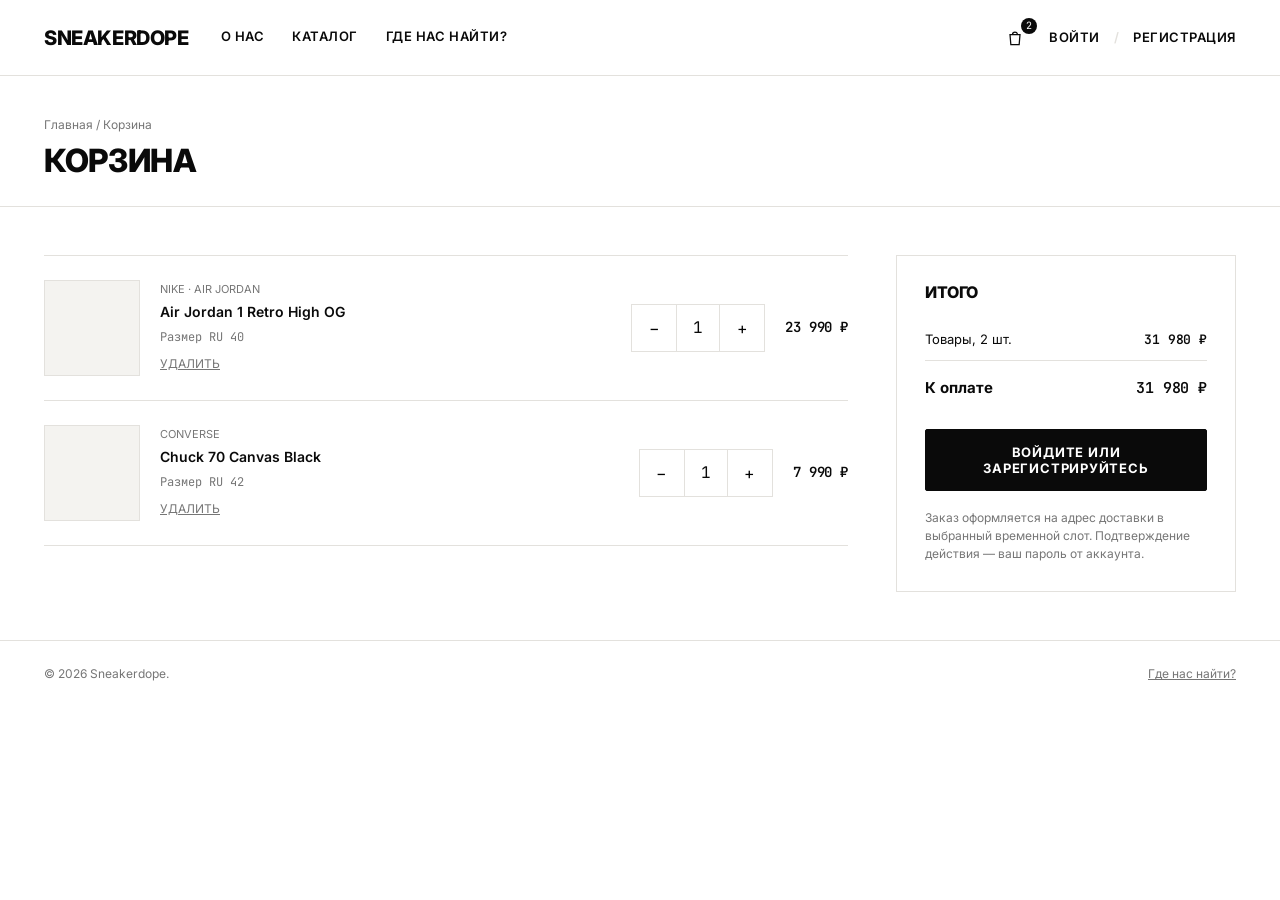
==== static/cart.html @ a622e2f7 "first" ====
<!DOCTYPE html>
<html lang="ru">
<head>
  <meta charset="UTF-8" />
  <meta name="viewport" content="width=device-width, initial-scale=1.0" />
  <title>Sneakerdope — Корзина</title>
  <link rel="preconnect" href="https://fonts.googleapis.com" />
  <link href="https://fonts.googleapis.com/css2?family=Inter:wght@400;500;600;700;800&family=JetBrains+Mono:wght@400;500;600&display=swap" rel="stylesheet" />
  <link rel="stylesheet" href="css/base.css" />
  <link rel="stylesheet" href="css/main.css" />
</head>
<body>

  <header class="site-header">
    <div class="site-header__inner">
      <a href="index.html" class="logo">Sneakerdope</a>
      <nav class="main-nav">
        <a href="index.html">О нас</a>
        <a href="catalog.html">Каталог</a>
        <a href="contacts.html">Где нас найти?</a>
      </nav>
      <div class="header-actions">
        <a href="cart.html" class="icon-btn" aria-label="Корзина" aria-current="page">
          <svg viewBox="0 0 24 24" fill="none" stroke="currentColor" stroke-width="1.5"><path d="M6 8h12l-1 12H7L6 8Z"/><path d="M9 8a3 3 0 0 1 6 0"/></svg>
          <span class="cart-count">2</span>
        </a>
        <div class="auth-links">
          <a href="auth.html">Войти</a>
          <span class="divider">/</span>
          <a href="auth.html">Регистрация</a>
        </div>
      </div>
    </div>
  </header>

  <main>

    <div class="page-head">
      <div class="container">
        <p class="page-head__crumbs">Главная / Корзина</p>
        <h1>Корзина</h1>
      </div>
    </div>

    <section class="container cart-layout">

      <div class="cart-list">

        <div class="cart-item">
          <div class="cart-item__media"></div>
          <div>
            <p class="cart-item__brand">Nike · Air Jordan</p>
            <p class="cart-item__name">Air Jordan 1 Retro High OG</p>
            <p class="cart-item__size">Размер RU 40</p>
            <button class="cart-item__remove" type="button">Удалить</button>
          </div>
          <div class="qty-stepper">
            <button type="button" aria-label="Уменьшить количество">−</button>
            <input type="text" value="1" inputmode="numeric" aria-label="Количество" />
            <button type="button" aria-label="Увеличить количество">+</button>
          </div>
          <p class="cart-item__price price">23 990 ₽</p>
        </div>

        <div class="cart-item">
          <div class="cart-item__media"></div>
          <div>
            <p class="cart-item__brand">Converse</p>
            <p class="cart-item__name">Chuck 70 Canvas Black</p>
            <p class="cart-item__size">Размер RU 42</p>
            <button class="cart-item__remove" type="button">Удалить</button>
          </div>
          <div class="qty-stepper">
            <button type="button" aria-label="Уменьшить количество">−</button>
            <input type="text" value="1" inputmode="numeric" aria-label="Количество" />
            <button type="button" aria-label="Увеличить количество">+</button>
          </div>
          <p class="cart-item__price price">7 990 ₽</p>
        </div>

        <!--
        Пустая корзина (показывается, если товаров нет):

        <div class="cart-empty">
          <p>В корзине пока пусто.</p>
          <a href="catalog.html" class="btn btn--primary">Перейти в каталог</a>
        </div>
        -->

      </div>

      <aside class="cart-summary">
        <h2>Итого</h2>
        <div class="cart-summary__row">
          <span>Товары, 2 шт.</span>
          <span class="price">31 980 ₽</span>
        </div>
        <div class="cart-summary__row cart-summary__row--total">
          <span>К оплате</span>
          <span class="price">31 980 ₽</span>
        </div>

        <button class="btn btn--primary btn--full" type="button" id="checkout-open" style="margin-top:20px;">
          Оформить заказ
        </button>

        <p class="cart-summary__note">
          Заказ оформляется на адрес доставки в выбранный временной слот.
          Подтверждение действия — ваш пароль от аккаунта.
        </p>
      </aside>

    </section>

    <!-- ===== Модалка оформления заказа ===== -->
    <div class="checkout-overlay" id="checkout-overlay" hidden>
      <div class="checkout-modal">
        <div class="checkout-modal__head">
          <h2>Оформление заказа</h2>
          <button type="button" class="checkout-modal__close" id="checkout-close" aria-label="Закрыть">&times;</button>
        </div>

        <form class="checkout-form" id="checkout-form" novalidate>

          <div class="checkout-form__summary">
            <span id="checkout-summary-qty">Товары, 0 шт.</span>
            <span id="checkout-summary-total">0 ₽</span>
          </div>

          <div class="checkout-field">
            <label for="checkout-address">Адрес доставки</label>
            <input type="text" id="checkout-address" name="delivery_address" placeholder="Город, улица, дом, квартира" required />
            <span class="checkout-form__error" data-error-for="delivery_address">Укажите адрес доставки</span>
          </div>

          <div class="checkout-field">
            <label for="checkout-date">Дата доставки</label>
            <input type="date" id="checkout-date" name="delivery_date" required />
            <span class="checkout-form__error" data-error-for="delivery_date">Выберите дату доставки</span>
          </div>

          <div class="checkout-field">
            <label>Время доставки</label>
            <div class="slot-grid" id="checkout-slots">
              <p class="slot-grid__empty">Сначала выберите дату</p>
            </div>
            <span class="checkout-form__error" data-error-for="delivery_slot">Выберите время доставки</span>
          </div>

          <div class="checkout-field">
            <label for="checkout-password">Пароль от аккаунта</label>
            <input type="password" id="checkout-password" name="password" autocomplete="current-password" required />
            <span class="checkout-form__error" data-error-for="password">Неверный пароль</span>
          </div>

          <span class="checkout-form__error" data-error-for="general"></span>

          <button type="submit" class="btn btn--primary btn--full">Подтвердить заказ</button>
        </form>
      </div>
    </div>

  </main>

  <footer class="site-footer">
    <div class="container">
      <div class="footer-bottom">
        <span>© 2026 Sneakerdope.</span>
        <a href="contacts.html">Где нас найти?</a>
      </div>
    </div>
  </footer>

  <script src="js/main.js" defer></script>
</body>
</html>
---- static/css/base.css ----
:root {
  /* Color */
  --ink: #0a0a0a;
  --ink-soft: #2b2b2b;
  --muted: #767676;
  --line: #e3e1dd;
  --bg: #ffffff;
  --bg-alt: #f4f3f0;
  --danger: #c4361a;
  --on-ink: #ffffff;

  /* Type */
  --font-display: "Inter", "Helvetica Neue", Arial, sans-serif;
  --font-body: "Inter", "Helvetica Neue", Arial, sans-serif;
  --font-mono: "JetBrains Mono", "Courier New", monospace;

  /* Layout */
  --container: 1240px;
  --gutter: 24px;
  --header-h: 76px;
  --radius: 2px;
}

* {
  margin: 0;
  padding: 0;
  box-sizing: border-box;
}

html {
  scroll-behavior: smooth;
}

body {
  font-family: var(--font-body);
  color: var(--ink);
  background: var(--bg);
  line-height: 1.5;
  -webkit-font-smoothing: antialiased;
}

img {
  max-width: 100%;
  display: block;
}

a {
  color: inherit;
  text-decoration: none;
}

ul {
  list-style: none;
}

button {
  font-family: inherit;
  cursor: pointer;
  border: none;
  background: none;
}

input,
textarea,
select {
  font-family: inherit;
  font-size: inherit;
  color: inherit;
}

:focus-visible {
  outline: 2px solid var(--ink);
  outline-offset: 2px;
}

.container {
  width: 100%;
  max-width: var(--container);
  margin-inline: auto;
  padding-inline: var(--gutter);
}

.visually-hidden {
  position: absolute;
  width: 1px;
  height: 1px;
  overflow: hidden;
  clip: rect(0 0 0 0);
}

/* ---------- Type scale ---------- */

h1, h2, h3, h4 {
  font-family: var(--font-display);
  font-weight: 800;
  letter-spacing: -0.01em;
  line-height: 1.05;
  text-transform: uppercase;
}

.eyebrow {
  font-family: var(--font-mono);
  font-size: 12px;
  letter-spacing: 0.12em;
  text-transform: uppercase;
  color: var(--muted);
}

.price {
  font-family: var(--font-mono);
  font-weight: 600;
  letter-spacing: -0.01em;
}

/* ---------- Buttons ---------- */

.btn {
  display: inline-flex;
  align-items: center;
  justify-content: center;
  gap: 8px;
  padding: 14px 28px;
  font-size: 13px;
  font-weight: 700;
  letter-spacing: 0.06em;
  text-transform: uppercase;
  border: 1px solid var(--ink);
  border-radius: var(--radius);
  transition: background 0.15s ease, color 0.15s ease, border-color 0.15s ease;
}

.btn--primary {
  background: var(--ink);
  color: var(--on-ink);
}

.btn--primary:hover {
  background: var(--ink-soft);
}

.btn--ghost {
  background: transparent;
  color: var(--ink);
}

.btn--ghost:hover {
  background: var(--ink);
  color: var(--on-ink);
}

.btn--small {
  padding: 10px 18px;
  font-size: 12px;
}

.btn--full {
  width: 100%;
}

.btn:disabled,
.btn[aria-disabled="true"] {
  border-color: var(--line);
  color: var(--muted);
  background: var(--bg-alt);
  cursor: not-allowed;
}

.btn:disabled:hover,
.btn[aria-disabled="true"]:hover {
  background: var(--bg-alt);
  color: var(--muted);
}

.tag {
  position: relative;
  display: inline-flex;
  align-items: center;
  height: 24px;
  padding: 0 10px 0 16px;
  font-family: var(--font-mono);
  font-size: 11px;
  font-weight: 600;
  letter-spacing: 0.04em;
  text-transform: uppercase;
  background: var(--ink);
  color: var(--on-ink);
  border-radius: 0 3px 3px 0;
}

.tag::before {
  content: "";
  position: absolute;
  left: 5px;
  top: 50%;
  width: 4px;
  height: 4px;
  border-radius: 50%;
  background: var(--bg);
  transform: translateY(-50%);
}

.tag--outline {
  background: transparent;
  color: var(--ink);
  border: 1px solid var(--ink);
}

.tag--outline::before {
  background: var(--ink);
}

/* ---------- Header ---------- */

.site-header {
  position: sticky;
  top: 0;
  z-index: 50;
  height: var(--header-h);
  display: flex;
  align-items: center;
  background: var(--bg);
  border-bottom: 1px solid var(--line);
}

.site-header__inner {
  display: flex;
  align-items: center;
  justify-content: space-between;
  width: 100%;
  max-width: var(--container);
  margin-inline: auto;
  padding-inline: var(--gutter);
  gap: 32px;
}

.logo {
  font-family: var(--font-display);
  font-weight: 800;
  font-size: 20px;
  letter-spacing: -0.02em;
  text-transform: uppercase;
  white-space: nowrap;
}

.main-nav {
  display: flex;
  gap: 28px;
  flex: 1;
}

.main-nav a {
  font-size: 13px;
  font-weight: 600;
  letter-spacing: 0.04em;
  text-transform: uppercase;
  padding: 6px 0;
  border-bottom: 2px solid transparent;
  transition: border-color 0.15s ease;
}

.main-nav a:hover,
.main-nav a[aria-current="page"] {
  border-color: var(--ink);
}

.header-actions {
  display: flex;
  align-items: center;
  gap: 18px;
}

.icon-btn {
  position: relative;
  display: inline-flex;
  align-items: center;
  justify-content: center;
  width: 32px;
  height: 32px;
}

.icon-btn svg {
  width: 20px;
  height: 20px;
}

.cart-count {
  position: absolute;
  top: -4px;
  right: -6px;
  min-width: 16px;
  height: 16px;
  padding: 0 3px;
  border-radius: 50%;
  background: var(--ink);
  color: var(--on-ink);
  font-family: var(--font-mono);
  font-size: 10px;
  display: flex;
  align-items: center;
  justify-content: center;
}

.auth-links {
  display: flex;
  align-items: center;
  gap: 14px;
  font-size: 13px;
  font-weight: 600;
  text-transform: uppercase;
  letter-spacing: 0.04em;
}

.auth-links .divider {
  color: var(--line);
}

/* ---------- Footer ---------- */

.site-footer {
  border-top: 1px solid var(--line);
  background: var(--bg);
}

.brand-strip {
  border-bottom: 1px solid var(--line);
  padding: 36px 0;
}

.brand-strip__row {
  display: flex;
  align-items: center;
  justify-content: center;
  gap: 24px 40px;
  flex-wrap: wrap;
}

.brand-strip__name {
  font-family: var(--font-display);
  font-weight: 800;
  font-size: 19px;
  letter-spacing: -0.01em;
  text-transform: uppercase;
  color: var(--muted);
  opacity: 0.55;
  transition: opacity 0.15s ease, color 0.15s ease;
}

.brand-strip__name:hover {
  opacity: 1;
  color: var(--ink);
}

.features-row {
  display: grid;
  grid-template-columns: repeat(4, 1fr);
  gap: 24px;
  padding: 36px 0;
  border-bottom: 1px solid var(--line);
}

.feature {
  display: flex;
  gap: 12px;
  align-items: flex-start;
}

.feature svg {
  width: 22px;
  height: 22px;
  flex-shrink: 0;
  margin-top: 2px;
}

.feature__title {
  font-size: 13px;
  font-weight: 700;
  text-transform: uppercase;
  letter-spacing: 0.03em;
  margin-bottom: 4px;
}

.feature__text {
  font-size: 12px;
  color: var(--muted);
  line-height: 1.4;
}

.footer-bottom {
  display: flex;
  align-items: center;
  justify-content: space-between;
  flex-wrap: wrap;
  gap: 12px;
  padding: 24px 0;
  font-size: 12px;
  color: var(--muted);
}

.footer-bottom a {
  text-decoration: underline;
}

@media (max-width: 1024px) {
  .main-nav {
    gap: 18px;
  }
  .features-row {
    grid-template-columns: repeat(2, 1fr);
  }
}

@media (max-width: 720px) {
  .main-nav {
    display: none;
  }
  .features-row {
    grid-template-columns: 1fr;
  }
  .brand-strip__row {
    justify-content: center;
  }
}
---- static/css/main.css ----
section {
  padding-block: 64px;
}

.section-head {
  display: flex;
  align-items: baseline;
  justify-content: space-between;
  margin-bottom: 28px;
  gap: 16px;
}

.section-head h2 {
  font-size: 28px;
}

.section-head__link {
  font-size: 13px;
  font-weight: 600;
  text-transform: uppercase;
  letter-spacing: 0.04em;
  border-bottom: 1px solid var(--ink);
  flex-shrink: 0;
}

/* Hero ("О нас") */

.hero {
  border-bottom: 1px solid var(--line);
  background: var(--bg-alt);
}

.hero__grid {
  display: grid;
  grid-template-columns: 0.9fr 1.1fr;
  align-items: center;
  gap: 48px;
  padding-block: 72px;
}

.hero__eyebrow {
  margin-bottom: 18px;
}

.hero h1 {
  font-size: clamp(40px, 6vw, 64px);
  margin-bottom: 20px;
}

.hero p {
  max-width: 420px;
  color: var(--ink-soft);
  margin-bottom: 28px;
}

.hero__actions {
  display: flex;
  align-items: center;
  gap: 24px;
}

.hero__about-link {
  font-size: 13px;
  font-weight: 700;
  text-transform: uppercase;
  letter-spacing: 0.04em;
  border-bottom: 1px solid var(--ink);
}

.hero__media {
  aspect-ratio: 4 / 3;
  background: repeating-linear-gradient(
    135deg,
    #e9e7e2 0,
    #e9e7e2 12px,
    #f4f3f0 12px,
    #f4f3f0 24px
  );
  border: 1px solid var(--line);
  display: flex;
  align-items: center;
  justify-content: center;
  color: var(--muted);
  font-family: var(--font-mono);
  font-size: 12px;
  text-transform: uppercase;
  letter-spacing: 0.06em;
  overflow: hidden;
}

.hero__media img {
  width: 100%;
  height: 100%;
  object-fit: cover;
  object-position: center bottom;
}

/* Mission strip */

.mission {
  border-bottom: 1px solid var(--line);
}

.mission__grid {
  display: grid;
  grid-template-columns: 1.2fr 1fr;
  gap: 48px;
  align-items: center;
}

.mission__logo {
  font-family: var(--font-display);
  font-weight: 800;
  font-size: 32px;
  text-transform: uppercase;
  margin-bottom: 12px;
}

.mission blockquote {
  font-family: var(--font-display);
  font-weight: 700;
  font-size: 22px;
  text-transform: uppercase;
  line-height: 1.25;
  border-left: 3px solid var(--ink);
  padding-left: 20px;
}

.mission__text {
  color: var(--ink-soft);
}

/* "Новинки" slider */

.slider {
  position: relative;
}

.slider__viewport {
  overflow: hidden;
}

.slider__track {
  display: flex;
  gap: var(--gutter);
  transition: transform 0.35s ease;
}

.slider__track .product-card {
  flex: 0 0 calc((100% - var(--gutter) * 4) / 5);
  min-width: 0;
}

.slider__dots {
  display: flex;
  justify-content: center;
  gap: 8px;
  margin-top: 32px;
}

.slider__dots .dot {
  width: 7px;
  height: 7px;
  border-radius: 50%;
  background: var(--line);
  border: none;
  padding: 0;
  cursor: pointer;
}

.slider__dots .dot.is-active {
  background: var(--ink);
  width: 22px;
  border-radius: 4px;
}

.slider__arrow {
  position: absolute;
  top: 50%;
  transform: translateY(-50%);
  width: 40px;
  height: 40px;
  border-radius: 50%;
  background: var(--bg);
  border: 1px solid var(--ink);
  display: flex;
  align-items: center;
  justify-content: center;
  z-index: 3;
  transition: background 0.15s ease, color 0.15s ease;
}

.slider__arrow svg {
  width: 18px;
  height: 18px;
}

.slider__arrow:hover {
  background: var(--ink);
  color: var(--on-ink);
}

.slider__arrow--prev {
  left: -20px;
}

.slider__arrow--next {
  right: -20px;
}

/* Product card */

.product-card {
  position: relative;
  display: flex;
  flex-direction: column;
}

.product-card__media {
  position: relative;
  aspect-ratio: 1 / 1;
  background: var(--bg-alt);
  border: 1px solid var(--line);
  display: flex;
  align-items: center;
  justify-content: center;
  color: var(--muted);
  font-family: var(--font-mono);
  font-size: 11px;
  text-transform: uppercase;
  letter-spacing: 0.05em;
  margin-bottom: 14px;
  overflow: hidden;
}

.product-card__media img {
  width: 100%;
  height: 100%;
  object-fit: cover;
}

.product-card__media-link {
  position: absolute;
  inset: 0;
  z-index: 1;
}

.product-card__badge {
  position: absolute;
  top: 10px;
  left: 0;
  z-index: 2;
}

.product-card__add {
  position: absolute;
  bottom: 10px;
  right: 10px;
  z-index: 2;
  width: 36px;
  height: 36px;
  border-radius: 50%;
  background: var(--bg);
  border: 1px solid var(--ink);
  display: flex;
  align-items: center;
  justify-content: center;
  transition: background 0.15s ease, color 0.15s ease;
}

.product-card__add svg {
  width: 16px;
  height: 16px;
}

.product-card__add:hover {
  background: var(--ink);
  color: var(--on-ink);
}

.product-card__brand {
  font-size: 11px;
  color: var(--muted);
  text-transform: uppercase;
  letter-spacing: 0.05em;
  margin-bottom: 4px;
}

.product-card__name {
  font-size: 14px;
  font-weight: 600;
  margin-bottom: 8px;
  line-height: 1.3;
}

.product-card__price {
  font-size: 14px;
}

.highlights {
  border-bottom: 1px solid var(--line);
}

.highlights__layout {
  display: grid;
  grid-template-columns: 280px 1fr;
  gap: var(--gutter);
}

.bestsellers {
  border: 1px solid var(--line);
  padding: 24px;
}

.bestsellers__head {
  display: flex;
  justify-content: space-between;
  align-items: baseline;
  margin-bottom: 18px;
}

.bestsellers__title {
  font-size: 13px;
  font-weight: 700;
  text-transform: uppercase;
  letter-spacing: 0.04em;
}

.bestsellers__more {
  font-size: 11px;
  color: var(--muted);
  text-transform: uppercase;
}

.bestsellers__item {
  display: flex;
  align-items: center;
  gap: 14px;
  padding-block: 14px;
  border-top: 1px solid var(--line);
}

.bestsellers__item:first-child {
  border-top: none;
  padding-top: 0;
}

.bestsellers__rank {
  font-family: var(--font-mono);
  font-size: 13px;
  color: var(--muted);
  width: 20px;
}

.bestsellers__thumb {
  width: 48px;
  height: 48px;
  flex-shrink: 0;
  background: var(--bg-alt);
  border: 1px solid var(--line);
}

.bestsellers__name {
  font-size: 13px;
  font-weight: 600;
  margin-bottom: 2px;
}

.bestsellers__price {
  font-size: 12px;
  color: var(--muted);
}

.grid-4 {
  display: grid;
  grid-template-columns: repeat(4, 1fr);
  gap: var(--gutter);
}

/* Category banners */

.banners {
  display: grid;
  grid-template-columns: repeat(3, 1fr);
  gap: 2px;
  background: var(--line);
  border-block: 1px solid var(--line);
}

.banner {
  position: relative;
  aspect-ratio: 16 / 11;
  background: var(--bg-alt);
  display: flex;
  align-items: flex-end;
  padding: 24px;
  overflow: hidden;
}

.banner__img {
  position: absolute;
  inset: 0;
  width: 100%;
  height: 100%;
  object-fit: cover;
  z-index: 0;
}

.banner::after {
  content: "";
  position: absolute;
  inset: 0;
  background: linear-gradient(to top, rgba(10, 10, 10, 0.65), rgba(10, 10, 10, 0) 60%);
  z-index: 1;
}

.banner__label {
  position: relative;
  z-index: 2;
  color: var(--on-ink);
}

.banner__label h3 {
  font-size: 22px;
  margin-bottom: 6px;
}

.banner__label span {
  font-size: 12px;
  font-weight: 600;
  text-transform: uppercase;
  letter-spacing: 0.04em;
  border-bottom: 1px solid var(--on-ink);
}

/* Каталог */

.page-head {
  border-bottom: 1px solid var(--line);
  padding-block: 40px 28px;
}

.page-head__crumbs {
  font-size: 12px;
  color: var(--muted);
  margin-bottom: 10px;
}

.page-head h1 {
  font-size: 32px;
}

.catalog-layout {
  display: grid;
  grid-template-columns: 240px 1fr;
  gap: 40px;
  align-items: start;
}

.filters {
  border: 1px solid var(--line);
  padding: 24px;
}

.filters__group {
  padding-bottom: 22px;
  margin-bottom: 22px;
  border-bottom: 1px solid var(--line);
}

.filters__group:last-child {
  border-bottom: none;
  margin-bottom: 0;
  padding-bottom: 0;
}

.filters__title {
  font-size: 12px;
  font-weight: 700;
  text-transform: uppercase;
  letter-spacing: 0.05em;
  margin-bottom: 14px;
}

.filters__options {
  display: flex;
  flex-direction: column;
}

.filters__option {
  display: flex;
  align-items: center;
  gap: 10px;
  font-size: 13px;
  padding-block: 6px;
  cursor: pointer;
}

.filters__option input {
  width: 15px;
  height: 15px;
  accent-color: var(--ink);
}

.filters__option .count {
  margin-left: auto;
  color: var(--muted);
  font-family: var(--font-mono);
  font-size: 11px;
}

.price-range {
  display: flex;
  align-items: center;
  gap: 8px;
}

.price-range input {
  width: 100%;
  border: 1px solid var(--line);
  padding: 8px 10px;
  font-size: 13px;
  border-radius: var(--radius);
}

.catalog-toolbar {
  display: flex;
  align-items: center;
  justify-content: space-between;
  margin-bottom: 24px;
}

.catalog-toolbar__count {
  font-size: 13px;
  color: var(--muted);
}

.sort {
  display: flex;
  align-items: center;
  gap: 10px;
  font-size: 13px;
}

.sort select {
  border: 1px solid var(--line);
  padding: 8px 12px;
  border-radius: var(--radius);
  background: var(--bg);
}

.catalog-grid {
  display: grid;
  grid-template-columns: repeat(3, 1fr);
  gap: 32px var(--gutter);
}

.pagination {
  display: flex;
  justify-content: center;
  gap: 8px;
  margin-top: 48px;
}

.pagination a {
  width: 34px;
  height: 34px;
  display: flex;
  align-items: center;
  justify-content: center;
  border: 1px solid var(--line);
  font-size: 13px;
  font-family: var(--font-mono);
}

.pagination a.is-active {
  background: var(--ink);
  color: var(--on-ink);
  border-color: var(--ink);
}

/* Страница товара */

.product-page {
  display: grid;
  grid-template-columns: 1fr 1fr;
  gap: 56px;
  padding-block: 48px;
}

.product-gallery__main {
  aspect-ratio: 1 / 1;
  background: var(--bg-alt);
  border: 1px solid var(--line);
  display: flex;
  align-items: center;
  justify-content: center;
  color: var(--muted);
  font-family: var(--font-mono);
  font-size: 12px;
  text-transform: uppercase;
  letter-spacing: 0.05em;
  overflow: hidden;
}

.product-gallery__main img {
  width: 100%;
  height: 100%;
  object-fit: cover;
}

.product-info__brand {
  font-size: 13px;
  text-transform: uppercase;
  letter-spacing: 0.05em;
  color: var(--muted);
  margin-bottom: 8px;
}

.product-info h1 {
  font-size: 30px;
  margin-bottom: 14px;
}

.product-info__price {
  font-size: 24px;
  margin-bottom: 8px;
}

.product-info__stock {
  font-family: var(--font-mono);
  font-size: 12px;
  color: var(--muted);
  margin-bottom: 24px;
}

.product-info__stock--low {
  color: var(--danger);
}

.product-info__stock--out {
  color: var(--muted);
}

.product-info__row {
  margin-bottom: 26px;
}

.product-info__label {
  font-size: 12px;
  font-weight: 700;
  text-transform: uppercase;
  letter-spacing: 0.05em;
  margin-bottom: 12px;
}

.size-grid {
  display: grid;
  grid-template-columns: repeat(6, 1fr);
  gap: 8px;
}

.size-grid input {
  display: none;
}

.size-grid label {
  display: flex;
  align-items: center;
  justify-content: center;
  height: 44px;
  font-family: var(--font-mono);
  font-size: 13px;
  border: 1px solid var(--line);
  cursor: pointer;
}

.size-grid input:checked + label {
  border-color: var(--ink);
  background: var(--ink);
  color: var(--on-ink);
}

.size-grid input:disabled + label {
  color: var(--line);
  text-decoration: line-through;
  cursor: not-allowed;
}

.qty-stepper {
  display: inline-flex;
  align-items: center;
  border: 1px solid var(--line);
  height: 48px;
}

.qty-stepper button {
  width: 44px;
  height: 100%;
  font-size: 16px;
}

.qty-stepper input {
  width: 44px;
  height: 100%;
  text-align: center;
  border: none;
  border-left: 1px solid var(--line);
  border-right: 1px solid var(--line);
  font-family: var(--font-mono);
}

.product-actions {
  display: flex;
  gap: 14px;
  margin-bottom: 32px;
}

.product-actions .btn {
  flex: 1;
}

.specs-table {
  width: 100%;
  border-top: 1px solid var(--line);
}

.specs-table tr {
  border-bottom: 1px solid var(--line);
}

.specs-table th,
.specs-table td {
  text-align: left;
  padding: 12px 0;
  font-size: 13px;
  font-weight: 400;
}

.specs-table th {
  width: 40%;
  color: var(--muted);
  font-weight: 500;
}

.product-description {
  margin-top: 18px;
  color: var(--ink-soft);
  font-size: 14px;
  line-height: 1.7;
}

/* Корзина */

.cart-layout {
  display: grid;
  grid-template-columns: 1fr 340px;
  gap: 48px;
  padding-block: 48px;
  align-items: start;
}

.cart-list {
  display: flex;
  flex-direction: column;
}

.cart-item {
  display: grid;
  grid-template-columns: 96px 1fr auto auto;
  align-items: center;
  gap: 20px;
  padding-block: 24px;
  border-bottom: 1px solid var(--line);
}

.cart-item:first-child {
  border-top: 1px solid var(--line);
}

.cart-item__media {
  width: 96px;
  height: 96px;
  background: var(--bg-alt);
  border: 1px solid var(--line);
  overflow: hidden;
}

.cart-item__media img {
  width: 100%;
  height: 100%;
  object-fit: cover;
}

.cart-item__brand {
  font-size: 11px;
  text-transform: uppercase;
  color: var(--muted);
  margin-bottom: 4px;
}

.cart-item__name {
  font-size: 14px;
  font-weight: 600;
  margin-bottom: 6px;
}

.cart-item__size {
  font-size: 12px;
  color: var(--muted);
  font-family: var(--font-mono);
}

.cart-item__warning {
  font-size: 12px;
  color: var(--danger);
  margin-top: 6px;
}

.cart-item--warning .cart-item__media {
  opacity: 0.6;
}

.cart-item__remove {
  font-size: 12px;
  text-transform: uppercase;
  color: var(--muted);
  text-decoration: underline;
  margin-top: 10px;
}

.cart-item__price {
  font-size: 14px;
  white-space: nowrap;
}

.cart-empty {
  text-align: center;
  padding: 80px 0;
  border: 1px dashed var(--line);
}

.cart-empty p {
  color: var(--muted);
  margin-bottom: 20px;
}

.cart-summary {
  border: 1px solid var(--line);
  padding: 28px;
  position: sticky;
  top: calc(var(--header-h) + 24px);
}

.cart-summary h2 {
  font-size: 16px;
  margin-bottom: 20px;
}

.cart-summary__row {
  display: flex;
  justify-content: space-between;
  font-size: 13px;
  padding-block: 10px;
  border-bottom: 1px solid var(--line);
}

.cart-summary__row--total {
  border-bottom: none;
  font-weight: 700;
  font-size: 15px;
  padding-top: 16px;
}

.cart-summary__note {
  margin-top: 18px;
  font-size: 12px;
  color: var(--muted);
  line-height: 1.5;
}

/* Где нас найти */

.contacts-layout {
  display: grid;
  grid-template-columns: 1fr 1fr;
  gap: 48px;
  padding-block: 48px;
}

.map-placeholder {
  aspect-ratio: 4 / 3;
  background: var(--bg-alt);
  border: 1px solid var(--line);
  display: flex;
  align-items: center;
  justify-content: center;
  color: var(--muted);
  font-family: var(--font-mono);
  font-size: 12px;
  text-transform: uppercase;
  letter-spacing: 0.05em;
  overflow: hidden;
}

.map-placeholder img {
  width: 100%;
  height: 100%;
  object-fit: cover;
  transform: scale(1.12);
}

.contact-card {
  display: flex;
  gap: 16px;
  padding-block: 22px;
  border-bottom: 1px solid var(--line);
}

.contact-card:first-child {
  padding-top: 0;
}

.contact-card svg {
  width: 22px;
  height: 22px;
  flex-shrink: 0;
  margin-top: 2px;
}

.contact-card__label {
  font-size: 11px;
  text-transform: uppercase;
  letter-spacing: 0.05em;
  color: var(--muted);
  margin-bottom: 4px;
}

.contact-card__value {
  font-size: 16px;
  font-weight: 600;
}

.hours-table {
  margin-top: 24px;
}

.hours-table__row {
  display: flex;
  justify-content: space-between;
  font-size: 13px;
  padding-block: 8px;
  border-bottom: 1px solid var(--line);
}

/* Responsive */

@media (max-width: 1024px) {
  .hero__grid,
  .mission__grid,
  .product-page,
  .cart-layout,
  .contacts-layout {
    grid-template-columns: 1fr;
  }

  .highlights__layout {
    grid-template-columns: 1fr;
  }

  .catalog-layout {
    grid-template-columns: 200px 1fr;
  }

  .catalog-grid,
  .grid-4 {
    grid-template-columns: repeat(2, 1fr);
  }

  .slider__track .product-card {
    flex: 0 0 calc((100% - var(--gutter) * 2) / 3);
  }

  .banners {
    grid-template-columns: 1fr;
  }
}

@media (max-width: 720px) {
  .catalog-layout {
    grid-template-columns: 1fr;
  }

  .cart-summary {
    position: static;
  }

  .slider__track .product-card {
    flex: 0 0 calc((100% - var(--gutter)) / 2);
  }

  .slider__arrow {
    display: none;
  }

  .cart-item {
    grid-template-columns: 72px 1fr;
    grid-template-rows: auto auto;
  }

  .cart-item__price {
    grid-column: 2;
  }
}

/* Оформление заказа (модальное окно) */

.checkout-overlay {
  position: fixed;
  inset: 0;
  z-index: 100;
  display: flex;
  align-items: center;
  justify-content: center;
  padding: 24px;
  background: rgba(10, 10, 10, 0.62);
  animation: checkout-fade-in 0.15s ease;
}

.checkout-overlay[hidden] {
  display: none;
}

@keyframes checkout-fade-in {
  from { opacity: 0; }
  to { opacity: 1; }
}

.checkout-modal {
  width: 100%;
  max-width: 460px;
  max-height: calc(100vh - 48px);
  overflow-y: auto;
  background: var(--bg);
  box-shadow: 0 24px 64px rgba(10, 10, 10, 0.28);
}

.checkout-modal__head {
  display: flex;
  align-items: center;
  justify-content: space-between;
  padding: 24px 32px;
  border-bottom: 1px solid var(--line);
}

.checkout-modal__head h2 {
  font-size: 15px;
}

.checkout-modal__close {
  width: 30px;
  height: 30px;
  flex-shrink: 0;
  display: inline-flex;
  align-items: center;
  justify-content: center;
  font-size: 22px;
  line-height: 1;
  color: var(--muted);
  transition: color 0.15s ease;
}

.checkout-modal__close:hover {
  color: var(--ink);
}

.checkout-form {
  display: flex;
  flex-direction: column;
  gap: 22px;
  padding: 28px 32px 32px;
}

.checkout-form__summary {
  display: flex;
  align-items: center;
  justify-content: space-between;
  font-size: 13px;
  padding: 16px 18px;
  background: var(--bg-alt);
}

.checkout-form__summary span:first-child {
  color: var(--ink-soft);
}

.checkout-form__summary span:last-child {
  font-family: var(--font-mono);
  font-weight: 700;
  font-size: 15px;
}

/* Поля формы */

.checkout-field {
  display: flex;
  flex-direction: column;
  gap: 8px;
}

.checkout-field > label {
  font-size: 12px;
  font-weight: 600;
  text-transform: uppercase;
  letter-spacing: 0.04em;
  color: var(--ink-soft);
}

.checkout-field input[type="text"],
.checkout-field input[type="password"],
.checkout-field input[type="date"] {
  width: 100%;
  height: 48px;
  padding: 0 16px;
  font-size: 14px;
  border: 1px solid var(--line);
  border-radius: var(--radius);
  background: var(--bg);
  transition: border-color 0.15s ease;
}

.checkout-field input[type="date"] {
  font-family: var(--font-mono);
  color: var(--ink);
}

.checkout-field input::placeholder {
  color: var(--muted);
}

.checkout-field input:focus-visible {
  outline: none;
  border-color: var(--ink);
}

.checkout-field input[type="date"]::-webkit-calendar-picker-indicator {
  cursor: pointer;
  opacity: 0.55;
  filter: invert(0.1);
}

.checkout-field input[type="date"]::-webkit-calendar-picker-indicator:hover {
  opacity: 1;
}

/* Слоты времени */

.slot-grid {
  display: grid;
  grid-template-columns: repeat(3, 1fr);
  gap: 8px;
  max-height: 184px;
  overflow-y: auto;
  padding: 2px;
}

.slot-grid__empty {
  grid-column: 1 / -1;
  text-align: center;
  font-size: 13px;
  color: var(--muted);
  padding: 28px 0;
  border: 1px dashed var(--line);
}

.slot-chip {
  display: block;
  text-align: center;
  padding: 11px 4px;
  font-family: var(--font-mono);
  font-size: 12px;
  font-weight: 500;
  color: var(--ink-soft);
  border: 1px solid var(--line);
  border-radius: var(--radius);
  cursor: pointer;
  transition: border-color 0.15s ease, background 0.15s ease, color 0.15s ease;
}

.slot-chip input {
  display: none;
}

.slot-chip:hover {
  border-color: var(--ink);
  color: var(--ink);
}

.slot-chip.is-active {
  background: var(--ink);
  color: var(--on-ink);
  border-color: var(--ink);
}

/* Ошибки */

.checkout-form__error {
  font-size: 12px;
  color: var(--danger);
  display: none;
  margin-top: -2px;
}

.checkout-form__error.is-visible {
  display: block;
}

.checkout-form > .checkout-form__error.is-visible {
  margin-top: -8px;
  margin-bottom: -8px;
}

/* Кнопка отправки */

.checkout-form .btn {
  margin-top: 4px;
  height: 50px;
  font-size: 13px;
}

/* Личный кабинет (profile.html) */

.profile-layout {
  display: grid;
  grid-template-columns: 260px 1fr;
  gap: 40px;
  padding-block: 40px;
}

.profile-card {
  border: 1px solid var(--line);
  padding: 24px;
  align-self: start;
  position: sticky;
  top: calc(var(--header-h) + 24px);
}

.profile-card__name {
  font-size: 15px;
  font-weight: 700;
  margin-bottom: 4px;
}

.profile-card__login {
  font-family: var(--font-mono);
  font-size: 12px;
  color: var(--muted);
  margin-bottom: 18px;
}

.profile-card__row {
  display: flex;
  justify-content: space-between;
  gap: 12px;
  font-size: 13px;
  padding-block: 10px;
  border-top: 1px solid var(--line);
}

.profile-card__row span:first-child {
  color: var(--muted);
}

.profile-card__logout {
  width: 100%;
  margin-top: 20px;
}

.orders-section + .orders-section {
  margin-top: 40px;
}

.orders-section__title {
  font-size: 14px;
  font-weight: 700;
  text-transform: uppercase;
  letter-spacing: 0.04em;
  margin-bottom: 16px;
}

.order-card {
  border: 1px solid var(--line);
  margin-bottom: 16px;
}

.order-card__head {
  display: flex;
  align-items: center;
  justify-content: space-between;
  flex-wrap: wrap;
  gap: 8px;
  padding: 16px 20px;
  border-bottom: 1px solid var(--line);
  background: var(--bg-alt);
}

.order-card__number {
  font-family: var(--font-mono);
  font-size: 13px;
  font-weight: 600;
}

.order-card__date {
  font-size: 12px;
  color: var(--muted);
}

.order-status {
  display: inline-flex;
  align-items: center;
  height: 26px;
  font-family: var(--font-display);
  font-size: 11px;
  font-weight: 700;
  letter-spacing: 0.04em;
  text-transform: uppercase;
  padding: 0 12px;
  border-radius: var(--radius);
  white-space: nowrap;
}

.order-status--new {
  color: var(--ink-soft);
  background: var(--line);
}

.order-status--confirmed {
  color: var(--ink-soft);
  background: var(--line);
}

.order-status--cancelled {
  color: var(--danger);
  background: #fbe5df;
}

.order-card__body {
  padding: 18px 20px;
}

.order-card__delivery {
  font-size: 13px;
  color: var(--ink-soft);
  margin-bottom: 14px;
  line-height: 1.5;
}

.order-card__delivery b {
  font-weight: 600;
  color: var(--ink);
}

.order-card__items {
  font-size: 13px;
  display: flex;
  flex-direction: column;
  gap: 6px;
  margin-bottom: 14px;
}

.order-card__item-row {
  display: flex;
  justify-content: space-between;
  gap: 12px;
  color: var(--ink-soft);
}

.order-card__item-row .price {
  white-space: nowrap;
}

.order-card__foot {
  display: flex;
  align-items: center;
  justify-content: space-between;
  padding-top: 14px;
  border-top: 1px solid var(--line);
}

.order-card__total {
  font-family: var(--font-mono);
  font-weight: 700;
}

.order-card__cancel-reason {
  font-size: 12px;
  color: var(--danger);
  margin-top: 10px;
}

.orders-empty {
  text-align: center;
  padding: 60px 0;
  border: 1px dashed var(--line);
  color: var(--muted);
}

@media (max-width: 1024px) {
  .profile-layout {
    grid-template-columns: 1fr;
  }
  .profile-card {
    position: static;
  }
}

@media (max-width: 520px) {
  .slot-grid {
    grid-template-columns: 1fr 1fr;
  }
}
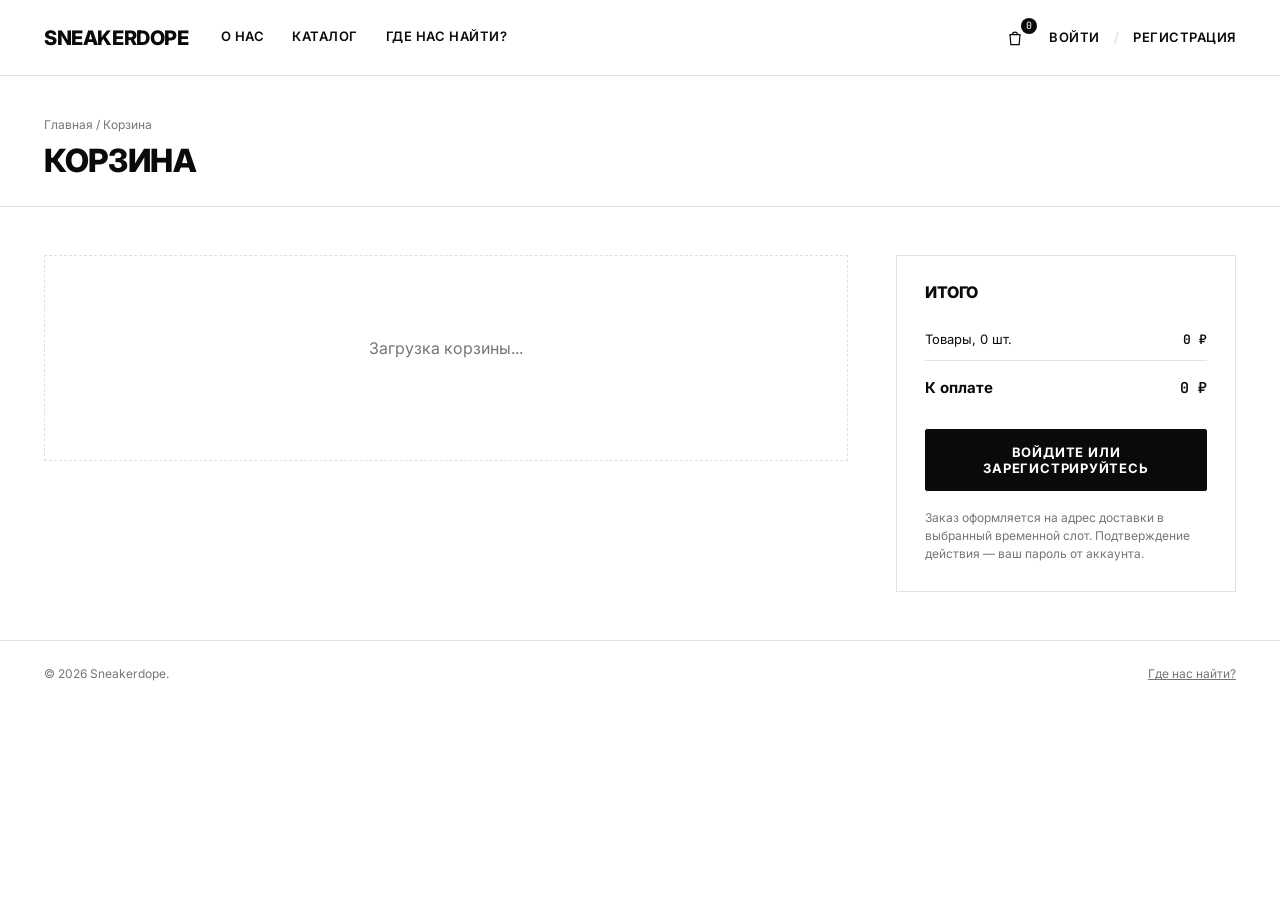
==== commit b0bc366e: "2" ====
--- a/static/cart.html
+++ b/static/cart.html
@@ -22,7 +22,7 @@
       <div class="header-actions">
         <a href="cart.html" class="icon-btn" aria-label="Корзина" aria-current="page">
           <svg viewBox="0 0 24 24" fill="none" stroke="currentColor" stroke-width="1.5"><path d="M6 8h12l-1 12H7L6 8Z"/><path d="M9 8a3 3 0 0 1 6 0"/></svg>
-          <span class="cart-count">2</span>
+          <span class="cart-count">0</span>
         </a>
         <div class="auth-links">
           <a href="auth.html">Войти</a>
@@ -45,59 +45,20 @@
     <section class="container cart-layout">
 
       <div class="cart-list">
-
-        <div class="cart-item">
-          <div class="cart-item__media"></div>
-          <div>
-            <p class="cart-item__brand">Nike · Air Jordan</p>
-            <p class="cart-item__name">Air Jordan 1 Retro High OG</p>
-            <p class="cart-item__size">Размер RU 40</p>
-            <button class="cart-item__remove" type="button">Удалить</button>
-          </div>
-          <div class="qty-stepper">
-            <button type="button" aria-label="Уменьшить количество">−</button>
-            <input type="text" value="1" inputmode="numeric" aria-label="Количество" />
-            <button type="button" aria-label="Увеличить количество">+</button>
-          </div>
-          <p class="cart-item__price price">23 990 ₽</p>
+        <div class="cart-empty">
+          <p>Загрузка корзины...</p>
         </div>
-
-        <div class="cart-item">
-          <div class="cart-item__media"></div>
-          <div>
-            <p class="cart-item__brand">Converse</p>
-            <p class="cart-item__name">Chuck 70 Canvas Black</p>
-            <p class="cart-item__size">Размер RU 42</p>
-            <button class="cart-item__remove" type="button">Удалить</button>
-          </div>
-          <div class="qty-stepper">
-            <button type="button" aria-label="Уменьшить количество">−</button>
-            <input type="text" value="1" inputmode="numeric" aria-label="Количество" />
-            <button type="button" aria-label="Увеличить количество">+</button>
-          </div>
-          <p class="cart-item__price price">7 990 ₽</p>
-        </div>
-
-        <!--
-        Пустая корзина (показывается, если товаров нет):
-
-        <div class="cart-empty">
-          <p>В корзине пока пусто.</p>
-          <a href="catalog.html" class="btn btn--primary">Перейти в каталог</a>
-        </div>
-        -->
-
       </div>
 
       <aside class="cart-summary">
         <h2>Итого</h2>
         <div class="cart-summary__row">
-          <span>Товары, 2 шт.</span>
-          <span class="price">31 980 ₽</span>
+          <span>Товары, 0 шт.</span>
+          <span class="price">0 ₽</span>
         </div>
         <div class="cart-summary__row cart-summary__row--total">
           <span>К оплате</span>
-          <span class="price">31 980 ₽</span>
+          <span class="price">0 ₽</span>
         </div>
 
         <button class="btn btn--primary btn--full" type="button" id="checkout-open" style="margin-top:20px;">
